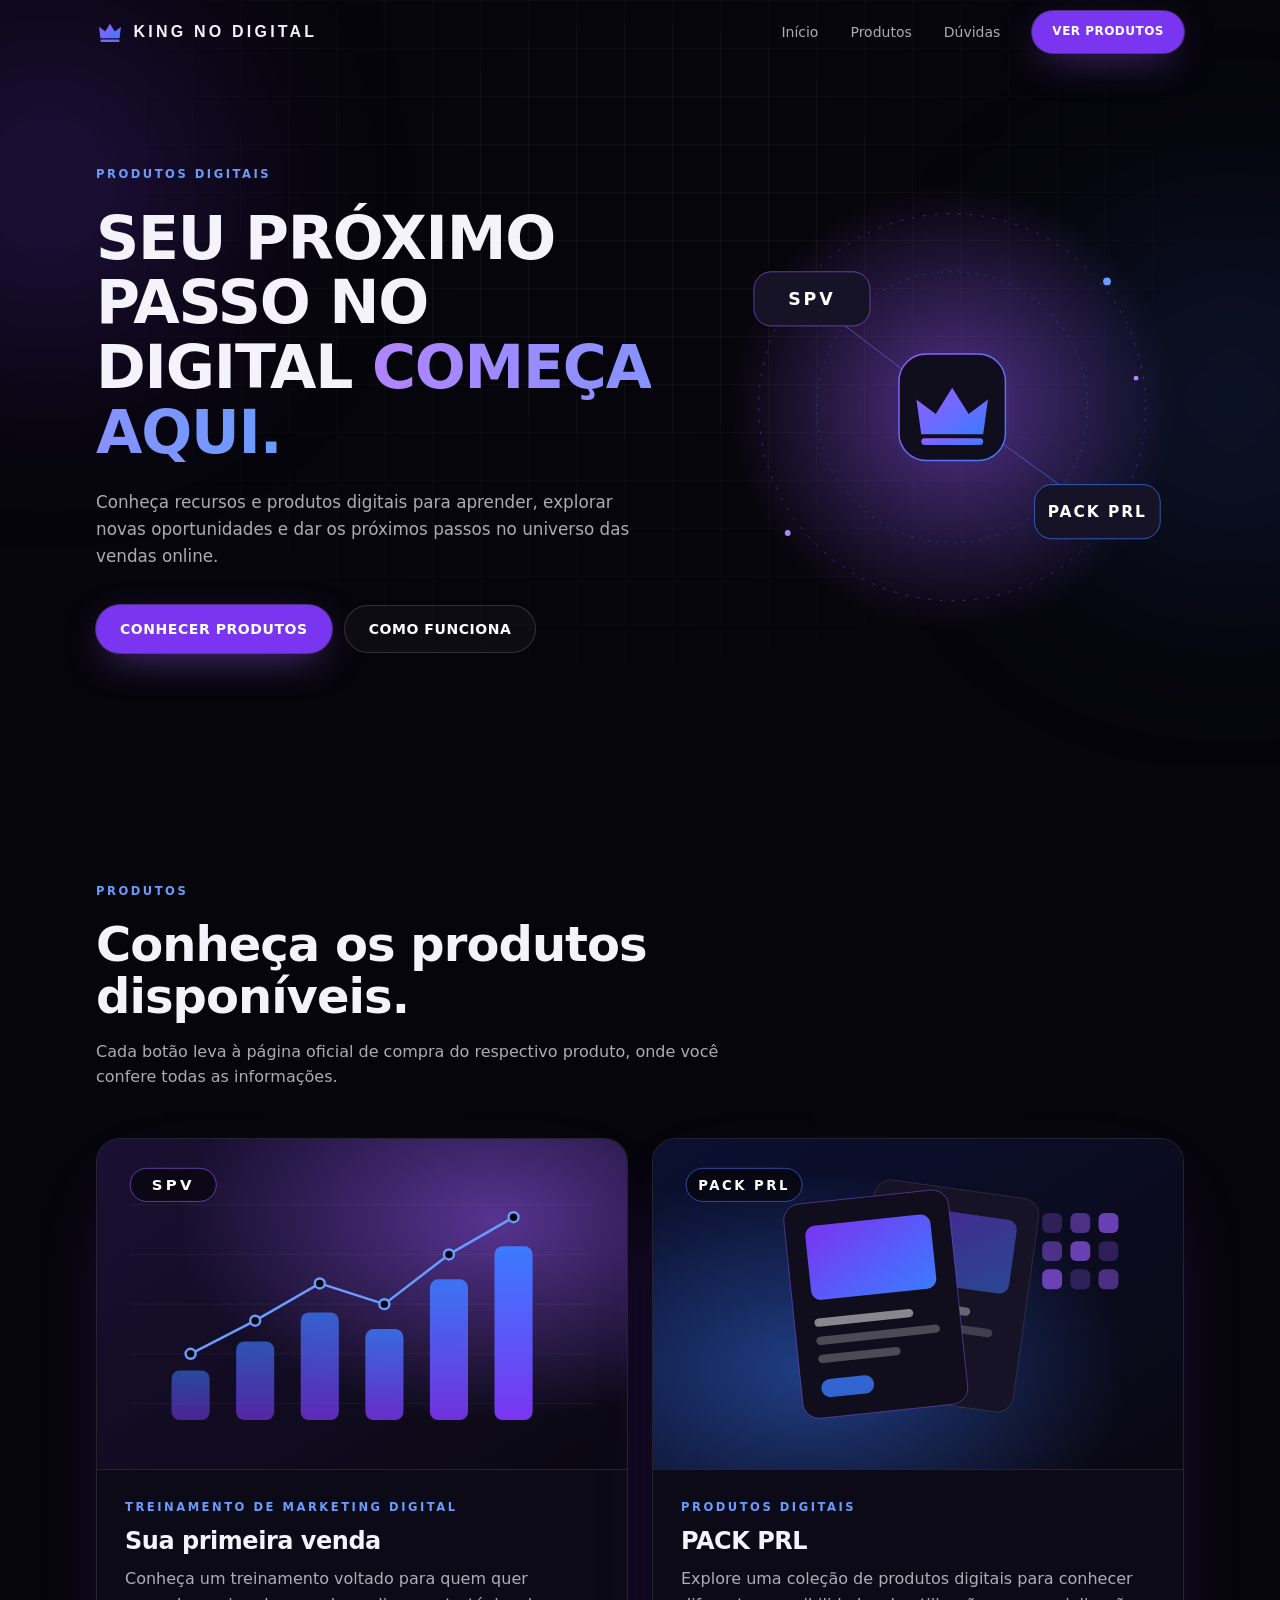
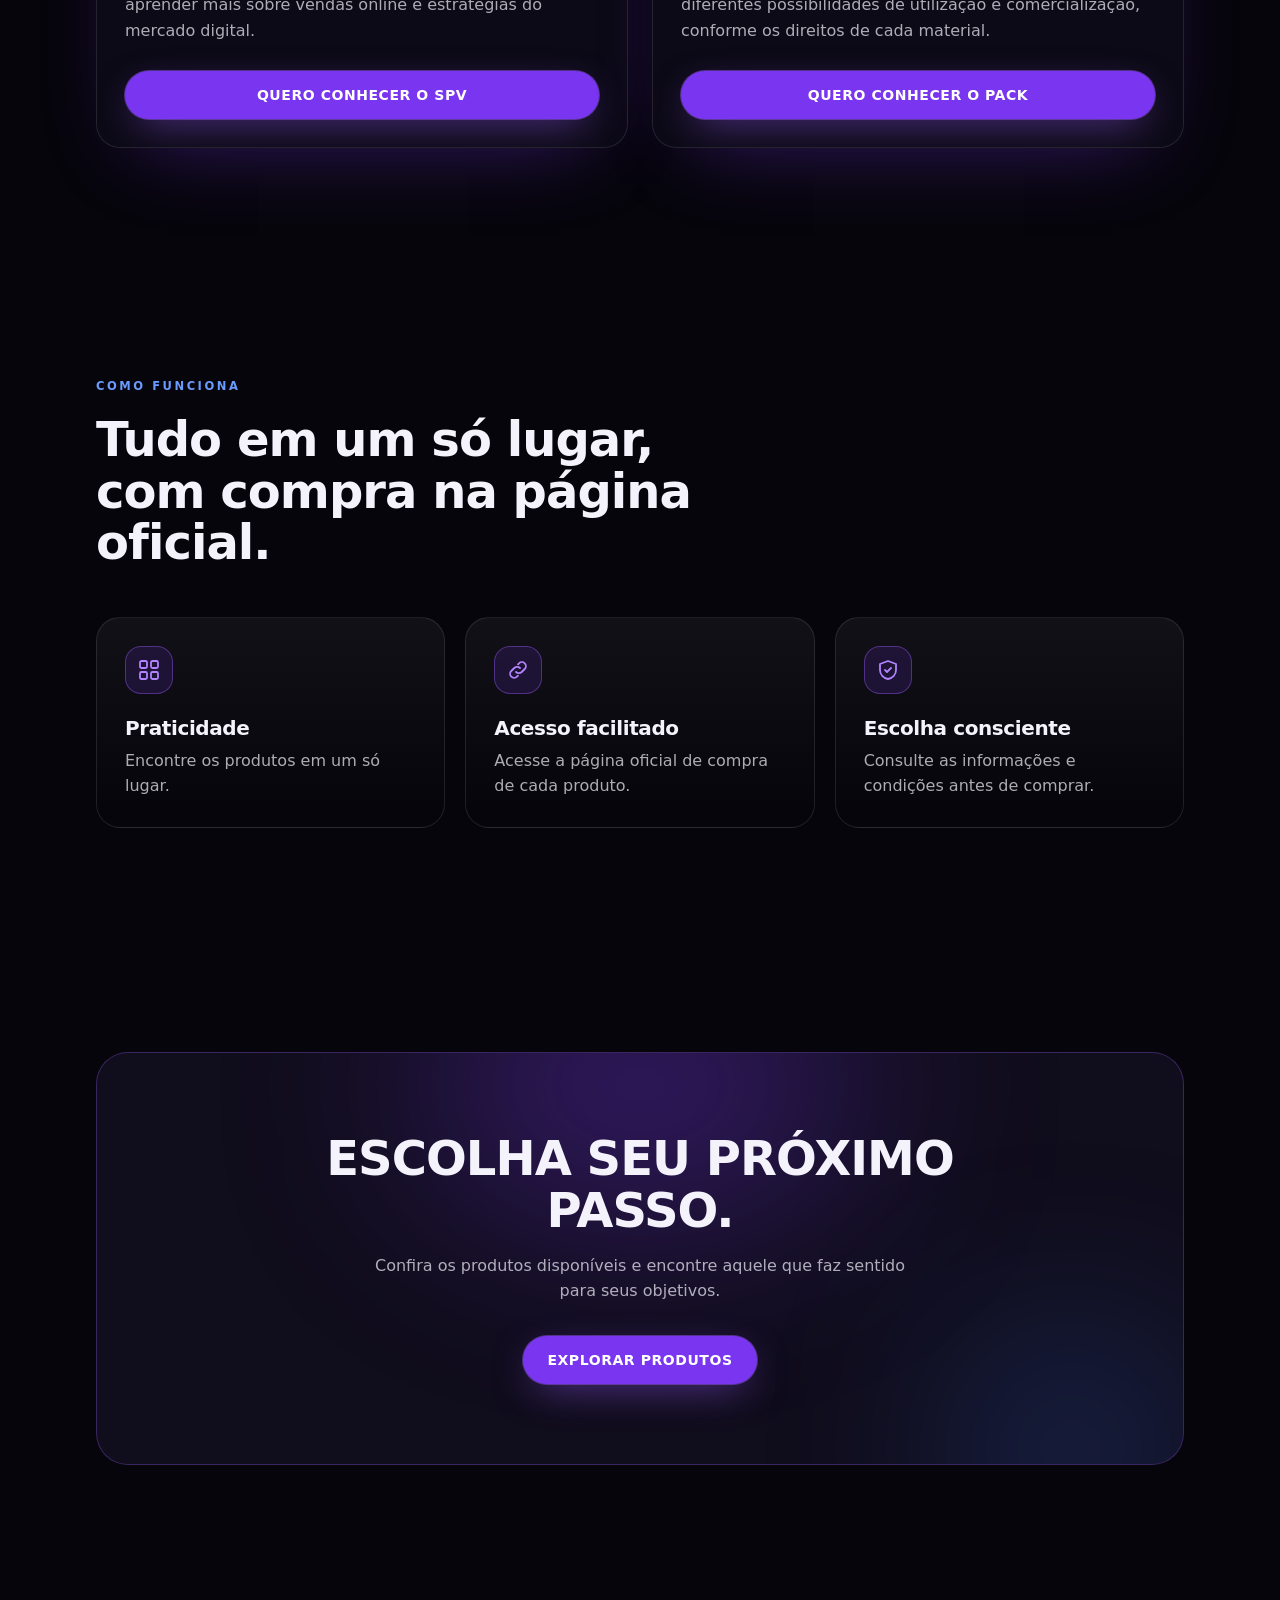
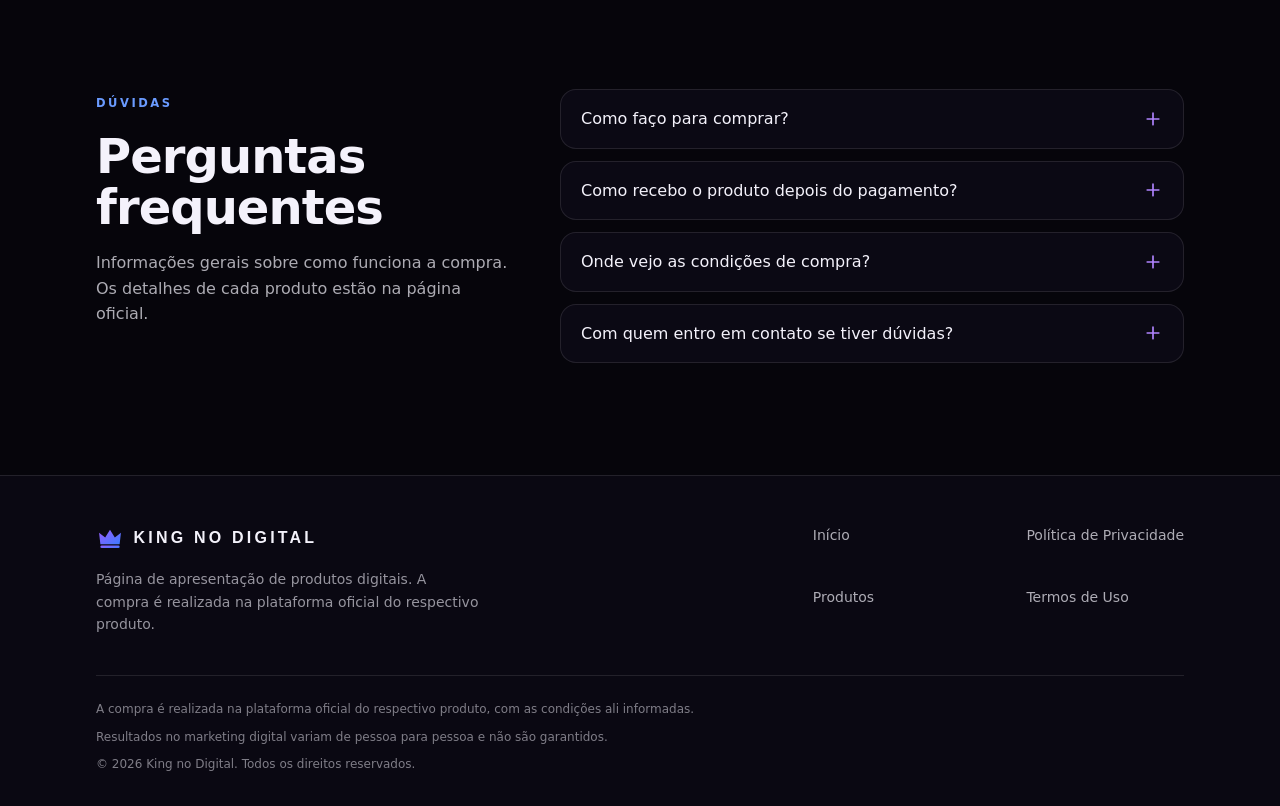
==== index.html @ 4c61bece "Add files via upload" ====
<!doctype html>
<html lang="pt-BR">
<head>
<meta charset="utf-8">
<meta name="viewport" content="width=device-width, initial-scale=1">
<meta name="theme-color" content="#06050b">
<link rel="icon" href="favicon.svg" type="image/svg+xml">
<link rel="stylesheet" href="styles.css">
<script>document.documentElement.className="js"</script>
<title>King no Digital | Produtos digitais para o seu próximo passo</title>
<meta name="description" content="Conheça produtos digitais para aprender e explorar oportunidades nas vendas online. Compra feita na página oficial de cada produto.">
<meta property="og:type" content="website">
<meta property="og:locale" content="pt_BR">
<meta property="og:site_name" content="King no Digital">
<meta property="og:title" content="King no Digital | Seu próximo passo no digital começa aqui">
<meta property="og:description" content="Conheça produtos digitais para aprender e explorar oportunidades nas vendas online.">
<!-- Google Analytics (opcional): remova os comentários e troque G-XXXXXXXXXX pelo seu ID
<script async src="https://www.googletagmanager.com/gtag/js?id=G-XXXXXXXXXX"></script>
<script>window.dataLayer=window.dataLayer||[];function gtag(){dataLayer.push(arguments)}gtag('js',new Date());gtag('config','G-XXXXXXXXXX');</script>
-->
</head>
<body>
<a href="#conteudo" class="skip">Ir para o conteúdo</a>
<header id="header">
  <div class="wrap bar">
    <a href="index.html#inicio" class="logo" aria-label="King no Digital - início"><svg width="28" height="28" viewBox="0 0 64 64" aria-hidden="true"><defs><linearGradient id="lg" x1="0" y1="0" x2="1" y2="1"><stop offset="0" stop-color="#9b5cff"/><stop offset="1" stop-color="#3b7bff"/></linearGradient></defs><path d="M10 46 7 20l14 11 11-18 11 18 14-11-3 26z" fill="url(#lg)"/><rect x="10" y="49" width="44" height="6" rx="3" fill="url(#lg)"/></svg><span>KING NO DIGITAL</span></a>
    <nav class="nav" aria-label="Principal">
      <a href="index.html#inicio">Início</a>
      <a href="index.html#produtos">Produtos</a>
      <a href="index.html#duvidas">Dúvidas</a>
      <a href="index.html#produtos" class="btn btn-p btn-sm">VER PRODUTOS</a>
    </nav>
    <button class="menu-btn" id="menu-btn" type="button" aria-label="Abrir menu" aria-expanded="false" aria-controls="menu-mobile">
      <svg width="20" height="20" viewBox="0 0 24 24" fill="none" stroke="currentColor" stroke-width="2" stroke-linecap="round" aria-hidden="true"><path d="M4 7h16M4 12h16M4 17h16"/></svg>
    </button>
  </div>
  <nav class="mobile" id="menu-mobile" aria-label="Menu mobile">
    <a href="index.html#inicio">Início</a>
    <a href="index.html#produtos">Produtos</a>
    <a href="index.html#duvidas">Dúvidas</a>
    <a href="index.html#produtos" class="btn btn-p">VER PRODUTOS</a>
  </nav>
</header>
<main id="conteudo">

<section id="inicio" class="hero">
  <div class="bg" aria-hidden="true"><div class="grid-bg"></div><div class="blob b1"></div><div class="blob b2"></div></div>
  <div class="wrap hero-grid">
    <div>
      <div class="rv"><span class="eyebrow">Produtos digitais</span></div>
      <h1 class="rv">SEU PRÓXIMO PASSO NO DIGITAL <span class="grad">COMEÇA AQUI.</span></h1>
      <p class="lead rv">Conheça recursos e produtos digitais para aprender, explorar novas oportunidades e dar os próximos passos no universo das vendas online.</p>
      <div class="btns rv">
        <a href="#produtos" class="btn btn-p">CONHECER PRODUTOS</a>
        <a href="#como-funciona" class="btn btn-g">COMO FUNCIONA</a>
      </div>
    </div>
    <div class="visual">
      <svg viewBox="0 0 480 480" role="img" aria-label="Ilustração abstrata: a marca King no Digital conectada aos produtos SPV e PACK PRL">
        <defs>
          <linearGradient id="hv-g" x1="0" y1="0" x2="1" y2="1"><stop offset="0" stop-color="#9b5cff"/><stop offset="1" stop-color="#3b7bff"/></linearGradient>
          <radialGradient id="hv-glow" cx=".5" cy=".5" r=".5"><stop offset="0" stop-color="#9b5cff" stop-opacity=".5"/><stop offset="1" stop-color="#9b5cff" stop-opacity="0"/></radialGradient>
        </defs>
        <circle cx="240" cy="240" r="230" fill="url(#hv-glow)"/>
        <g class="ring"><circle cx="240" cy="240" r="200" fill="none" stroke="#9b5cff" stroke-opacity=".35" stroke-dasharray="3 9"/></g>
        <g class="ring r"><circle cx="240" cy="240" r="140" fill="none" stroke="#3b7bff" stroke-opacity=".4" stroke-dasharray="2 7"/></g>
        <line x1="240" y1="240" x2="95" y2="130" stroke="url(#hv-g)" stroke-opacity=".6"/>
        <line x1="240" y1="240" x2="385" y2="345" stroke="url(#hv-g)" stroke-opacity=".6"/>
        <rect x="185" y="185" width="110" height="110" rx="28" fill="#100d1c" stroke="url(#hv-g)" stroke-width="1.5"/>
        <path d="M208 268l-5-36 20 15 17-27 17 27 20-15-5 36z" fill="url(#hv-g)"/>
        <rect x="208" y="272" width="64" height="7" rx="3.5" fill="url(#hv-g)"/>
        <rect x="35" y="100" width="120" height="56" rx="18" fill="#171327" stroke="#9b5cff" stroke-opacity=".6"/>
        <text x="95" y="134" text-anchor="middle" font-size="18" font-weight="700" fill="#fff" letter-spacing="3">SPV</text>
        <rect x="325" y="320" width="130" height="56" rx="18" fill="#171327" stroke="#3b7bff" stroke-opacity=".7"/>
        <text x="390" y="354" text-anchor="middle" font-size="16" font-weight="700" fill="#fff" letter-spacing="2">PACK PRL</text>
        <circle cx="400" cy="110" r="4" fill="#6a9bff"/><circle cx="70" cy="370" r="3" fill="#b184ff"/><circle cx="430" cy="210" r="2.5" fill="#b184ff"/>
      </svg>
    </div>
  </div>
</section>

<section id="produtos" class="sec">
  <div class="wrap">
    <div class="intro rv">
      <span class="eyebrow">Produtos</span>
      <h2>Conheça os produtos disponíveis.</h2>
      <p>Cada botão leva à página oficial de compra do respectivo produto, onde você confere todas as informações.</p>
    </div>

    <!-- ====== LINKS DE COMPRA: edite os href dos dois botões abaixo ====== -->
    <div class="cards">
      <article class="card rv">
        <div class="cover">
          <svg viewBox="0 0 640 400" role="img" aria-label="Ilustração abstrata de gráfico em crescimento, representando vendas online" preserveAspectRatio="xMidYMid slice">
            <defs>
              <linearGradient id="spv-bg" x1="0" y1="0" x2="1" y2="1"><stop offset="0" stop-color="#1a1033"/><stop offset="1" stop-color="#0a0812"/></linearGradient>
              <linearGradient id="spv-bar" x1="0" y1="1" x2="0" y2="0"><stop offset="0" stop-color="#7a35f0"/><stop offset="1" stop-color="#3b7bff"/></linearGradient>
              <radialGradient id="spv-glow" cx=".75" cy=".25" r=".6"><stop offset="0" stop-color="#9b5cff" stop-opacity=".5"/><stop offset="1" stop-color="#9b5cff" stop-opacity="0"/></radialGradient>
            </defs>
            <rect width="640" height="400" fill="url(#spv-bg)"/><rect width="640" height="400" fill="url(#spv-glow)"/>
            <g stroke="#fff" stroke-opacity=".06"><line x1="40" x2="600" y1="80" y2="80"/><line x1="40" x2="600" y1="140" y2="140"/><line x1="40" x2="600" y1="200" y2="200"/><line x1="40" x2="600" y1="260" y2="260"/><line x1="40" x2="600" y1="320" y2="320"/></g>
            <g fill="url(#spv-bar)"><rect x="90" y="280" width="46" height="60" rx="10" opacity=".55"/><rect x="168" y="245" width="46" height="95" rx="10" opacity=".64"/><rect x="246" y="210" width="46" height="130" rx="10" opacity=".73"/><rect x="324" y="230" width="46" height="110" rx="10" opacity=".82"/><rect x="402" y="170" width="46" height="170" rx="10" opacity=".91"/><rect x="480" y="130" width="46" height="210" rx="10"/></g>
            <polyline points="113,260 191,220 269,175 347,200 425,140 503,95" fill="none" stroke="#6a9bff" stroke-width="3" stroke-linecap="round" stroke-linejoin="round"/>
            <g fill="#06050b" stroke="#6a9bff" stroke-width="3"><circle cx="113" cy="260" r="6"/><circle cx="191" cy="220" r="6"/><circle cx="269" cy="175" r="6"/><circle cx="347" cy="200" r="6"/><circle cx="425" cy="140" r="6"/><circle cx="503" cy="95" r="6"/></g>
            <rect x="40" y="36" width="104" height="40" rx="20" fill="#06050b" fill-opacity=".7" stroke="#9b5cff" stroke-opacity=".7"/>
            <text x="92" y="62" text-anchor="middle" font-size="18" font-weight="700" fill="#fff" letter-spacing="4">SPV</text>
          </svg>
        </div>
        <div class="card-b">
          <span class="eyebrow">Treinamento de marketing digital</span>
          <h3>Sua primeira venda</h3>
          <p>Conheça um treinamento voltado para quem quer aprender mais sobre vendas online e estratégias do mercado digital.</p>
          <a class="btn btn-p" href="https://kiwify.app/uSqVP0i?afid=J4sajWac" target="_blank" rel="noopener noreferrer sponsored">QUERO CONHECER O SPV <span class="sr" style="position:absolute;left:-9999px">(abre a página oficial de compra em nova aba)</span></a>
        </div>
      </article>

      <article class="card rv">
        <div class="cover">
          <svg viewBox="0 0 640 400" role="img" aria-label="Ilustração abstrata de arquivos e produtos digitais organizados em uma coleção" preserveAspectRatio="xMidYMid slice">
            <defs>
              <linearGradient id="pk-bg" x1="0" y1="0" x2="1" y2="1"><stop offset="0" stop-color="#0a1030"/><stop offset="1" stop-color="#0a0812"/></linearGradient>
              <linearGradient id="pk-card" x1="0" y1="0" x2="1" y2="1"><stop offset="0" stop-color="#7a35f0"/><stop offset="1" stop-color="#3b7bff"/></linearGradient>
              <radialGradient id="pk-glow" cx=".3" cy=".7" r=".6"><stop offset="0" stop-color="#3b7bff" stop-opacity=".45"/><stop offset="1" stop-color="#3b7bff" stop-opacity="0"/></radialGradient>
            </defs>
            <rect width="640" height="400" fill="url(#pk-bg)"/><rect width="640" height="400" fill="url(#pk-glow)"/>
            <g transform="translate(250 60) rotate(8 100 140)"><rect width="200" height="260" rx="20" fill="#171327" stroke="#fff" stroke-opacity=".12"/><rect x="24" y="28" width="152" height="90" rx="12" fill="url(#pk-card)" opacity=".5"/><rect x="24" y="140" width="110" height="10" rx="5" fill="#fff" opacity=".35"/><rect x="24" y="162" width="140" height="10" rx="5" fill="#fff" opacity=".18"/><rect x="24" y="184" width="90" height="10" rx="5" fill="#fff" opacity=".18"/></g>
            <g transform="translate(170 70) rotate(-6 100 140)"><rect width="200" height="260" rx="20" fill="#100d1c" stroke="#9b5cff" stroke-opacity=".5"/><rect x="24" y="28" width="152" height="90" rx="12" fill="url(#pk-card)"/><rect x="24" y="140" width="120" height="10" rx="5" fill="#fff" opacity=".5"/><rect x="24" y="162" width="150" height="10" rx="5" fill="#fff" opacity=".25"/><rect x="24" y="184" width="100" height="10" rx="5" fill="#fff" opacity=".25"/><rect x="24" y="214" width="64" height="22" rx="11" fill="#3b7bff" opacity=".8"/></g>
            <g fill="#9b5cff"><rect x="470" y="90" width="24" height="24" rx="7" opacity=".25"/><rect x="504" y="90" width="24" height="24" rx="7" opacity=".45"/><rect x="538" y="90" width="24" height="24" rx="7" opacity=".65"/><rect x="470" y="124" width="24" height="24" rx="7" opacity=".45"/><rect x="504" y="124" width="24" height="24" rx="7" opacity=".65"/><rect x="538" y="124" width="24" height="24" rx="7" opacity=".25"/><rect x="470" y="158" width="24" height="24" rx="7" opacity=".65"/><rect x="504" y="158" width="24" height="24" rx="7" opacity=".25"/><rect x="538" y="158" width="24" height="24" rx="7" opacity=".45"/></g>
            <rect x="40" y="36" width="140" height="40" rx="20" fill="#06050b" fill-opacity=".7" stroke="#3b7bff" stroke-opacity=".7"/>
            <text x="110" y="62" text-anchor="middle" font-size="16" font-weight="700" fill="#fff" letter-spacing="3">PACK PRL</text>
          </svg>
        </div>
        <div class="card-b">
          <span class="eyebrow">Produtos digitais</span>
          <h3>PACK PRL</h3>
          <p>Explore uma coleção de produtos digitais para conhecer diferentes possibilidades de utilização e comercialização, conforme os direitos de cada material.</p>
          <a class="btn btn-p" href="https://pay.kiwify.com.br/9FH50bz" target="_blank" rel="noopener noreferrer sponsored">QUERO CONHECER O PACK <span class="sr" style="position:absolute;left:-9999px">(abre a página oficial de compra em nova aba)</span></a>
        </div>
      </article>
    </div>
    <!-- ====== FIM DOS LINKS DE COMPRA ====== -->
  </div>
</section>

<section id="como-funciona" class="sec">
  <div class="wrap">
    <div class="rv">
      <span class="eyebrow">Como funciona</span>
      <h2>Tudo em um só lugar, com compra na página oficial.</h2>
    </div>
    <div class="benefits">
      <div class="ben rv">
        <div class="ico"><svg width="24" height="24" viewBox="0 0 24 24" fill="none" stroke="currentColor" stroke-width="1.8" stroke-linecap="round" stroke-linejoin="round" aria-hidden="true"><rect x="3" y="3" width="7" height="7" rx="1.5"/><rect x="14" y="3" width="7" height="7" rx="1.5"/><rect x="3" y="14" width="7" height="7" rx="1.5"/><rect x="14" y="14" width="7" height="7" rx="1.5"/></svg></div>
        <h3>Praticidade</h3><p>Encontre os produtos em um só lugar.</p>
      </div>
      <div class="ben rv">
        <div class="ico"><svg width="24" height="24" viewBox="0 0 24 24" fill="none" stroke="currentColor" stroke-width="1.8" stroke-linecap="round" stroke-linejoin="round" aria-hidden="true"><path d="M10 14a4 4 0 0 0 5.7 0l3-3a4 4 0 0 0-5.7-5.7l-1 1"/><path d="M14 10a4 4 0 0 0-5.7 0l-3 3A4 4 0 0 0 11 18.7l1-1"/></svg></div>
        <h3>Acesso facilitado</h3><p>Acesse a página oficial de compra de cada produto.</p>
      </div>
      <div class="ben rv">
        <div class="ico"><svg width="24" height="24" viewBox="0 0 24 24" fill="none" stroke="currentColor" stroke-width="1.8" stroke-linecap="round" stroke-linejoin="round" aria-hidden="true"><path d="M12 3 4 6v6c0 4.5 3.3 8 8 9 4.7-1 8-4.5 8-9V6z"/><path d="m9 12 2 2 4-4"/></svg></div>
        <h3>Escolha consciente</h3><p>Consulte as informações e condições antes de comprar.</p>
      </div>
    </div>
  </div>
</section>

<section class="sec">
  <div class="wrap">
    <div class="cta rv">
      <div class="g1" aria-hidden="true"></div><div class="g2" aria-hidden="true"></div>
      <h2>ESCOLHA SEU PRÓXIMO PASSO.</h2>
      <p>Confira os produtos disponíveis e encontre aquele que faz sentido para seus objetivos.</p>
      <a href="#produtos" class="btn btn-p">EXPLORAR PRODUTOS</a>
    </div>
  </div>
</section>

<section id="duvidas" class="sec">
  <div class="wrap faq-grid">
    <div class="rv">
      <span class="eyebrow">Dúvidas</span>
      <h2>Perguntas frequentes</h2>
      <p class="sub">Informações gerais sobre como funciona a compra. Os detalhes de cada produto estão na página oficial.</p>
    </div>
    <div class="faq">
      <details class="rv"><summary>Como faço para comprar?<svg width="20" height="20" viewBox="0 0 24 24" fill="none" stroke="currentColor" stroke-width="2" stroke-linecap="round" aria-hidden="true"><path d="M12 5v14M5 12h14"/></svg></summary><p>Escolha o produto na seção Produtos e clique no botão correspondente. Você será levado à página oficial de compra, onde finaliza o pedido com as formas de pagamento disponíveis ali.</p></details>
      <details class="rv"><summary>Como recebo o produto depois do pagamento?<svg width="20" height="20" viewBox="0 0 24 24" fill="none" stroke="currentColor" stroke-width="2" stroke-linecap="round" aria-hidden="true"><path d="M12 5v14M5 12h14"/></svg></summary><p>A entrega é feita pela plataforma oficial do produto, conforme descrito na página de compra. Consulte lá o formato de acesso e as instruções e, se precisar, use o suporte informado no e-mail de confirmação.</p></details>
      <details class="rv"><summary>Onde vejo as condições de compra?<svg width="20" height="20" viewBox="0 0 24 24" fill="none" stroke="currentColor" stroke-width="2" stroke-linecap="round" aria-hidden="true"><path d="M12 5v14M5 12h14"/></svg></summary><p>Valores, formas de pagamento, prazos e demais condições são definidos na página oficial de checkout de cada produto. Leia tudo com atenção antes de concluir a compra.</p></details>
      <details class="rv"><summary>Com quem entro em contato se tiver dúvidas?<svg width="20" height="20" viewBox="0 0 24 24" fill="none" stroke="currentColor" stroke-width="2" stroke-linecap="round" aria-hidden="true"><path d="M12 5v14M5 12h14"/></svg></summary><p>Para dúvidas sobre pagamento, acesso ou conteúdo, procure o suporte do responsável pelo produto, indicado na página de compra e nos e-mails de confirmação.</p></details>
    </div>
  </div>
</section>

</main>
<footer>
  <div class="wrap">
    <div class="f-top">
      <div>
        <a href="index.html#inicio" class="logo" aria-label="King no Digital - início"><svg width="28" height="28" viewBox="0 0 64 64" aria-hidden="true"><defs><linearGradient id="lg" x1="0" y1="0" x2="1" y2="1"><stop offset="0" stop-color="#9b5cff"/><stop offset="1" stop-color="#3b7bff"/></linearGradient></defs><path d="M10 46 7 20l14 11 11-18 11 18 14-11-3 26z" fill="url(#lg)"/><rect x="10" y="49" width="44" height="6" rx="3" fill="url(#lg)"/></svg><span>KING NO DIGITAL</span></a>
        <p>Página de apresentação de produtos digitais. A compra é realizada na plataforma oficial do respectivo produto.</p>
      </div>
      <nav class="f-nav" aria-label="Rodapé">
        <a href="index.html#inicio">Início</a>
        <a href="privacidade.html">Política de Privacidade</a>
        <a href="index.html#produtos">Produtos</a>
        <a href="termos.html">Termos de Uso</a>
      </nav>
    </div>
    <div class="f-bot">
      <p>A compra é realizada na plataforma oficial do respectivo produto, com as condições ali informadas.</p>
      <p>Resultados no marketing digital variam de pessoa para pessoa e não são garantidos.</p>
      <p>&copy; <span id="year">2026</span> King no Digital. Todos os direitos reservados.</p>
    </div>
  </div>
</footer>
<script src="script.js" defer></script>
</body>
</html>
---- styles.css ----
:root{--ink:#06050b;--ink2:#100d1c;--ink3:#171327;--neon:#9b5cff;--neon6:#7a35f0;--neon4:#b184ff;--el:#3b7bff;--el4:#6a9bff;--txt:#f4f2fb;--mut:rgba(244,242,251,.7)}
*{box-sizing:border-box;margin:0;padding:0}
html{scroll-behavior:smooth;-webkit-text-size-adjust:100%}
body{background:var(--ink);color:var(--txt);font-family:Inter,system-ui,-apple-system,"Segoe UI",Roboto,sans-serif;line-height:1.6;-webkit-font-smoothing:antialiased}
section[id]{scroll-margin-top:5rem}
a{color:inherit;text-decoration:none}
h1,h2,h3{font-family:"Space Grotesk",Inter,system-ui,sans-serif;line-height:1.08;letter-spacing:-.02em}
.wrap{max-width:72rem;margin:0 auto;padding:0 1.25rem}
.skip{position:absolute;left:-999px;top:1rem;background:#fff;color:#000;padding:.5rem 1rem;border-radius:99px;z-index:100}
.skip:focus{left:1rem}
.eyebrow{display:inline-flex;align-items:center;gap:.6rem;font-size:.72rem;font-weight:600;letter-spacing:.22em;text-transform:uppercase;color:var(--el4)}
.grad{background:linear-gradient(90deg,var(--neon4),var(--el4));-webkit-background-clip:text;background-clip:text;color:transparent}
.btn{display:inline-flex;align-items:center;justify-content:center;gap:.5rem;min-height:48px;padding:0 1.5rem;border-radius:99px;font-weight:600;font-size:.875rem;letter-spacing:.04em;transition:transform .2s,background .2s,border-color .2s;cursor:pointer;border:0}
.btn:hover{transform:translateY(-2px)}
.btn:focus-visible,summary:focus-visible,.menu-btn:focus-visible,a:focus-visible{outline:2px solid var(--el);outline-offset:4px}
.btn-p{background:var(--neon6);color:#fff;box-shadow:0 0 0 1px rgba(155,92,255,.45),0 12px 40px -12px rgba(155,92,255,.65)}
.btn-p:hover{background:var(--neon)}
.btn-g{background:rgba(255,255,255,.03);color:#fff;border:1px solid rgba(255,255,255,.15)}
.btn-g:hover{border-color:rgba(59,123,255,.6);background:rgba(255,255,255,.07)}
.btn-sm{min-height:42px;padding:0 1.25rem;font-size:.75rem}
/* header */
header{position:fixed;inset:0 0 auto 0;z-index:50;transition:background .3s,border-color .3s;border-bottom:1px solid transparent}
header.solid{background:rgba(6,5,11,.85);backdrop-filter:blur(16px);-webkit-backdrop-filter:blur(16px);border-color:rgba(255,255,255,.1)}
.bar{display:flex;align-items:center;justify-content:space-between;height:4rem}
.logo{display:flex;align-items:center;gap:.6rem;font-family:"Space Grotesk",Inter,sans-serif;font-weight:700;letter-spacing:.2em;font-size:.9rem}
.nav{display:none;align-items:center;gap:2rem}
.nav a:not(.btn){font-size:.875rem;font-weight:500;color:var(--mut);transition:color .2s}
.nav a:not(.btn):hover{color:#fff}
.menu-btn{width:44px;height:44px;border-radius:50%;border:1px solid rgba(255,255,255,.15);background:transparent;color:#fff;display:inline-flex;align-items:center;justify-content:center;cursor:pointer}
.mobile{display:none;height:calc(100dvh - 4rem);padding:1rem 1.25rem 2rem;flex-direction:column;gap:.5rem}
.mobile.open{display:flex}
.mobile a:not(.btn){padding:1rem;border-radius:1rem;font-family:"Space Grotesk",Inter,sans-serif;font-size:1.5rem;font-weight:600}
.mobile a:not(.btn):hover{background:rgba(255,255,255,.05)}
.mobile .btn{margin-top:1rem}
/* hero */
.hero{position:relative;overflow:hidden;padding:8rem 0 5rem}
.hero .bg{position:absolute;inset:0;pointer-events:none}
.grid-bg{position:absolute;inset:0;background-image:linear-gradient(rgba(255,255,255,.04) 1px,transparent 1px),linear-gradient(90deg,rgba(255,255,255,.04) 1px,transparent 1px);background-size:48px 48px;-webkit-mask-image:radial-gradient(ellipse at 50% 30%,#000 20%,transparent 70%);mask-image:radial-gradient(ellipse at 50% 30%,#000 20%,transparent 70%)}
.blob{position:absolute;border-radius:50%;width:18rem;height:18rem}
.b1{left:-6rem;top:2.5rem;background:rgba(122,53,240,.3);filter:blur(110px)}
.b2{right:-6rem;top:16rem;background:rgba(59,123,255,.2);filter:blur(120px)}
.hero-grid{position:relative;display:grid;gap:3.5rem;align-items:center}
.hero h1{margin-top:1.25rem;font-size:2.5rem;font-weight:700}
.hero p.lead{margin-top:1.5rem;max-width:36rem;color:var(--mut);font-size:1.05rem}
.btns{margin-top:2.25rem;display:flex;flex-direction:column;gap:.75rem}
.visual{width:100%;max-width:28rem;margin:0 auto;animation:float 9s ease-in-out infinite}
.visual svg{display:block;width:100%;height:auto}
.ring{transform-box:view-box;transform-origin:center;animation:spin 60s linear infinite}
.ring.r{animation:spin 90s linear infinite reverse}
@keyframes float{0%,100%{transform:translateY(0)}50%{transform:translateY(-14px)}}
@keyframes spin{to{transform:rotate(360deg)}}
/* sections */
.sec{padding:5rem 0}
.sec h2{margin-top:1rem;max-width:42rem;font-size:2rem;font-weight:700}
.sec>.wrap>.intro p{margin-top:1rem;max-width:42rem;color:var(--mut)}
.cards{margin-top:3rem;display:grid;gap:1.5rem}
.card{display:flex;flex-direction:column;overflow:hidden;height:100%;border-radius:1.5rem;border:1px solid rgba(255,255,255,.1);background:rgba(16,13,28,.7);box-shadow:0 30px 80px -40px rgba(122,53,240,.45);transition:transform .3s,border-color .3s}
.card:hover{transform:translateY(-4px);border-color:rgba(155,92,255,.5)}
.cover{aspect-ratio:16/10;overflow:hidden;border-bottom:1px solid rgba(255,255,255,.1)}
.cover svg{display:block;width:100%;height:100%;transition:transform .5s}
.card:hover .cover svg{transform:scale(1.03)}
.card-b{display:flex;flex:1;flex-direction:column;padding:1.5rem}
.card h3{margin-top:.75rem;font-size:1.5rem}
.card p{margin-top:.75rem;flex:1;color:var(--mut)}
.card .btn{margin-top:1.75rem;width:100%}
.benefits{margin-top:3rem;display:grid;gap:1.25rem}
.ben{height:100%;padding:1.75rem;border-radius:1.5rem;border:1px solid rgba(255,255,255,.1);background:linear-gradient(180deg,rgba(255,255,255,.05),transparent)}
.ico{width:48px;height:48px;border-radius:1rem;display:flex;align-items:center;justify-content:center;border:1px solid rgba(155,92,255,.4);background:rgba(122,53,240,.15);color:var(--neon4)}
.ben h3{margin-top:1.5rem;font-size:1.25rem}
.ben p{margin-top:.5rem;color:var(--mut)}
/* cta */
.cta{position:relative;overflow:hidden;text-align:center;padding:3.5rem 1.5rem;border-radius:2rem;border:1px solid rgba(155,92,255,.3);background:var(--ink2)}
.cta .g1{position:absolute;top:-6rem;left:50%;transform:translateX(-50%);width:28rem;height:16rem;border-radius:50%;background:rgba(122,53,240,.35);filter:blur(100px);pointer-events:none}
.cta .g2{position:absolute;bottom:-6rem;right:0;width:14rem;height:14rem;border-radius:50%;background:rgba(59,123,255,.25);filter:blur(100px);pointer-events:none}
.cta>*:not(.g1):not(.g2){position:relative}
.cta h2{font-size:2rem;margin:0 auto}
.cta p{margin:1rem auto 0;max-width:34rem;color:var(--mut)}
.cta .btn{margin-top:2rem}
/* faq */
.faq-grid{display:grid;gap:3rem}
.faq-grid h2{font-size:2rem}
.faq-grid .sub{margin-top:1rem;color:var(--mut)}
.faq{display:grid;gap:.75rem;align-content:start}
details{border-radius:1rem;border:1px solid rgba(255,255,255,.1);background:rgba(16,13,28,.6);transition:border-color .2s}
details[open]{border-color:rgba(155,92,255,.4)}
summary{display:flex;align-items:center;justify-content:space-between;gap:1rem;cursor:pointer;list-style:none;padding:1rem 1.25rem;font-weight:500;border-radius:1rem}
summary::-webkit-details-marker{display:none}
summary svg{flex-shrink:0;color:var(--neon4);transition:transform .3s}
details[open] summary svg{transform:rotate(45deg)}
details p{padding:0 1.25rem 1.25rem;color:var(--mut)}
/* footer */
footer{border-top:1px solid rgba(255,255,255,.1);background:#0a0812;padding:3rem 0 2rem}
.f-top{display:flex;flex-direction:column;gap:2.5rem}
.f-top p{margin-top:1rem;max-width:24rem;font-size:.875rem;color:rgba(244,242,251,.6)}
.f-nav{display:grid;grid-template-columns:1fr 1fr;gap:.75rem 3.5rem;font-size:.875rem}
.f-nav a{color:var(--mut)}.f-nav a:hover{color:#fff}
.f-bot{margin-top:2.5rem;padding-top:1.5rem;border-top:1px solid rgba(255,255,255,.1);font-size:.75rem;color:rgba(244,242,251,.5);display:grid;gap:.5rem}
/* legal */
.legal{max-width:48rem;padding:8rem 1.25rem 6rem;margin:0 auto}
.legal h1{font-size:2.25rem}
.legal .upd{margin-top:.75rem;font-size:.875rem;color:rgba(244,242,251,.5)}
.legal h2{margin-top:2.5rem;font-size:1.25rem}
.legal p,.legal li{margin-top:1rem;color:rgba(244,242,251,.75)}
.legal ul{padding-left:1.5rem}
/* reveal */
.js .rv{opacity:0;transform:translateY(18px);transition:opacity .7s ease,transform .7s cubic-bezier(.2,.7,.2,1)}
.js .rv.in{opacity:1;transform:none}
@media(min-width:640px){.wrap{padding:0 2rem}.hero{padding-top:10rem;padding-bottom:7rem}.hero h1{font-size:3.75rem}.btns{flex-direction:row}.sec h2,.cta h2,.faq-grid h2{font-size:3rem}.logo{font-size:1rem}.cta{padding:5rem 3.5rem}.card-b{padding:1.75rem}}
@media(min-width:768px){.nav{display:flex}.menu-btn,.mobile{display:none!important}.cards{grid-template-columns:1fr 1fr}.benefits{grid-template-columns:repeat(3,1fr)}.f-top{flex-direction:row;justify-content:space-between}.sec{padding:7rem 0}}
@media(min-width:1024px){.hero-grid{grid-template-columns:1.1fr .9fr}.visual{max-width:none}.faq-grid{grid-template-columns:.8fr 1.2fr}}
@media(prefers-reduced-motion:reduce){html{scroll-behavior:auto}*,*::before,*::after{animation:none!important;transition-duration:.01ms!important}.js .rv{opacity:1;transform:none}}
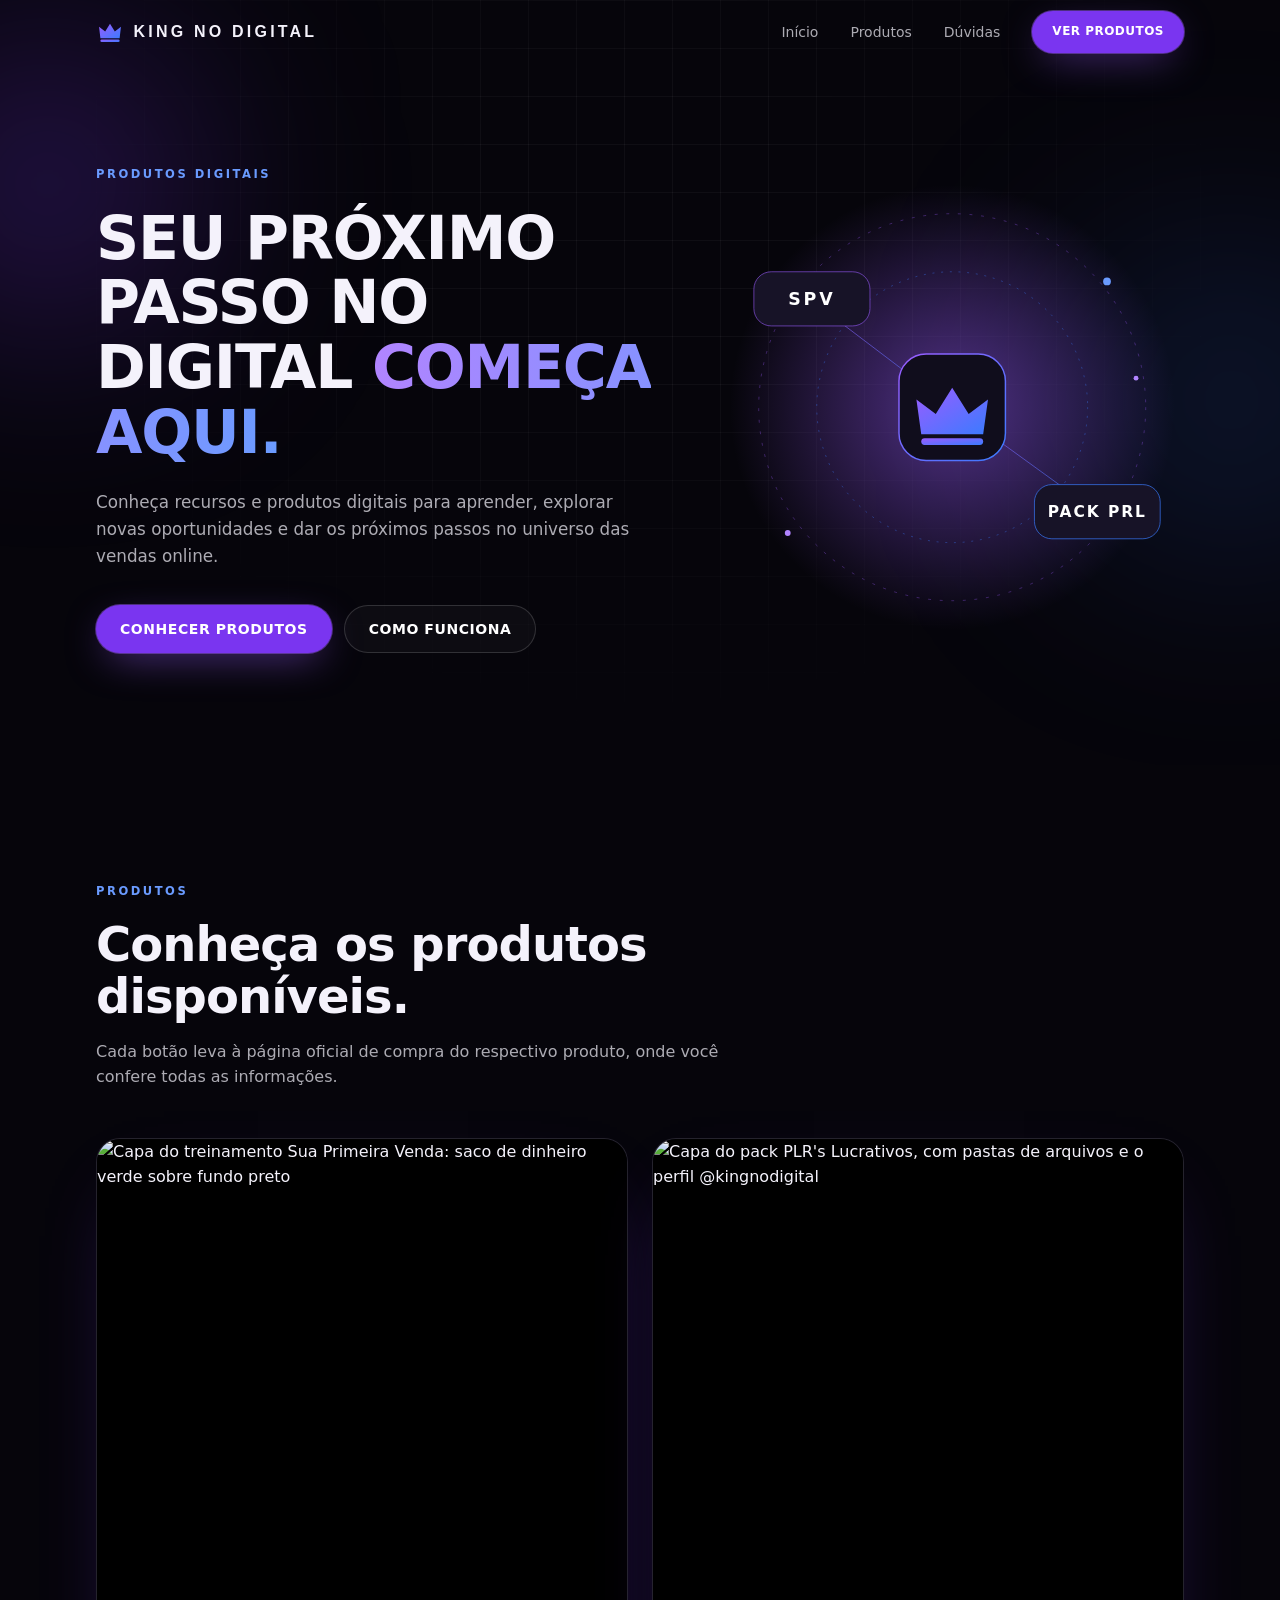
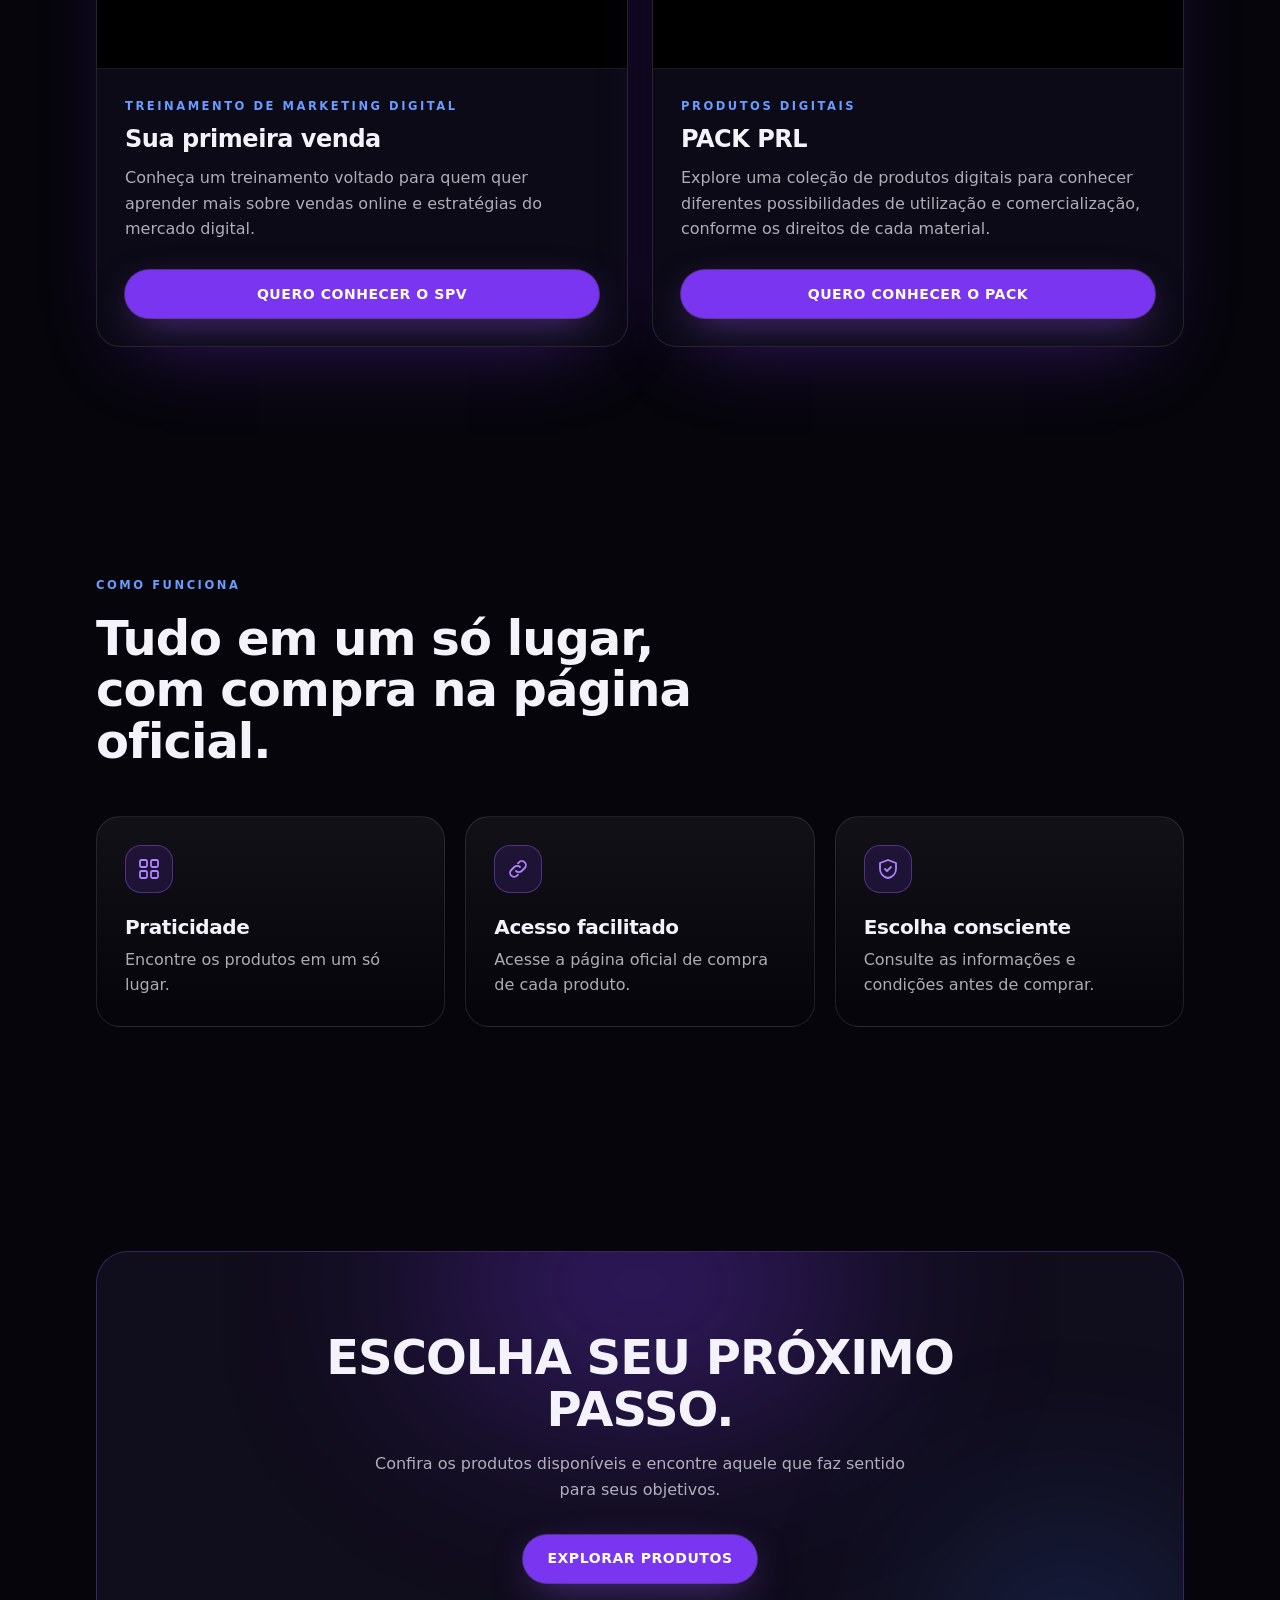
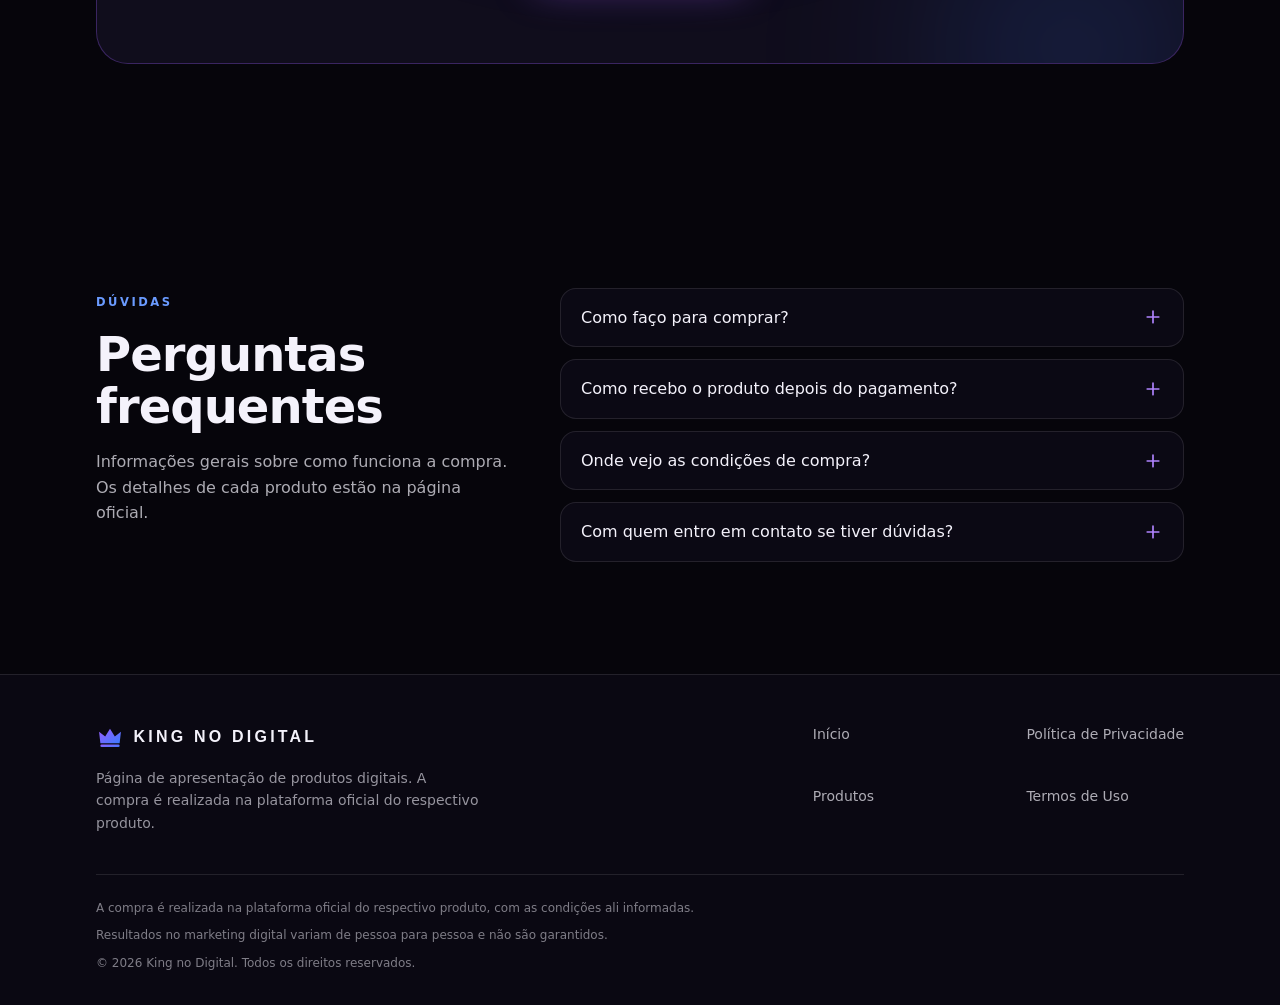
==== commit f1989f13: "Add files via upload" ====
--- a/index.html
+++ b/index.html
@@ -90,22 +90,7 @@
     <!-- ====== LINKS DE COMPRA: edite os href dos dois botões abaixo ====== -->
     <div class="cards">
       <article class="card rv">
-        <div class="cover">
-          <svg viewBox="0 0 640 400" role="img" aria-label="Ilustração abstrata de gráfico em crescimento, representando vendas online" preserveAspectRatio="xMidYMid slice">
-            <defs>
-              <linearGradient id="spv-bg" x1="0" y1="0" x2="1" y2="1"><stop offset="0" stop-color="#1a1033"/><stop offset="1" stop-color="#0a0812"/></linearGradient>
-              <linearGradient id="spv-bar" x1="0" y1="1" x2="0" y2="0"><stop offset="0" stop-color="#7a35f0"/><stop offset="1" stop-color="#3b7bff"/></linearGradient>
-              <radialGradient id="spv-glow" cx=".75" cy=".25" r=".6"><stop offset="0" stop-color="#9b5cff" stop-opacity=".5"/><stop offset="1" stop-color="#9b5cff" stop-opacity="0"/></radialGradient>
-            </defs>
-            <rect width="640" height="400" fill="url(#spv-bg)"/><rect width="640" height="400" fill="url(#spv-glow)"/>
-            <g stroke="#fff" stroke-opacity=".06"><line x1="40" x2="600" y1="80" y2="80"/><line x1="40" x2="600" y1="140" y2="140"/><line x1="40" x2="600" y1="200" y2="200"/><line x1="40" x2="600" y1="260" y2="260"/><line x1="40" x2="600" y1="320" y2="320"/></g>
-            <g fill="url(#spv-bar)"><rect x="90" y="280" width="46" height="60" rx="10" opacity=".55"/><rect x="168" y="245" width="46" height="95" rx="10" opacity=".64"/><rect x="246" y="210" width="46" height="130" rx="10" opacity=".73"/><rect x="324" y="230" width="46" height="110" rx="10" opacity=".82"/><rect x="402" y="170" width="46" height="170" rx="10" opacity=".91"/><rect x="480" y="130" width="46" height="210" rx="10"/></g>
-            <polyline points="113,260 191,220 269,175 347,200 425,140 503,95" fill="none" stroke="#6a9bff" stroke-width="3" stroke-linecap="round" stroke-linejoin="round"/>
-            <g fill="#06050b" stroke="#6a9bff" stroke-width="3"><circle cx="113" cy="260" r="6"/><circle cx="191" cy="220" r="6"/><circle cx="269" cy="175" r="6"/><circle cx="347" cy="200" r="6"/><circle cx="425" cy="140" r="6"/><circle cx="503" cy="95" r="6"/></g>
-            <rect x="40" y="36" width="104" height="40" rx="20" fill="#06050b" fill-opacity=".7" stroke="#9b5cff" stroke-opacity=".7"/>
-            <text x="92" y="62" text-anchor="middle" font-size="18" font-weight="700" fill="#fff" letter-spacing="4">SPV</text>
-          </svg>
-        </div>
+        <div class="cover"><img src="images/spv.webp" alt="Capa do treinamento Sua Primeira Venda: saco de dinheiro verde sobre fundo preto" width="900" height="900" loading="lazy" decoding="async"></div>
         <div class="card-b">
           <span class="eyebrow">Treinamento de marketing digital</span>
           <h3>Sua primeira venda</h3>
@@ -115,21 +100,7 @@
       </article>
 
       <article class="card rv">
-        <div class="cover">
-          <svg viewBox="0 0 640 400" role="img" aria-label="Ilustração abstrata de arquivos e produtos digitais organizados em uma coleção" preserveAspectRatio="xMidYMid slice">
-            <defs>
-              <linearGradient id="pk-bg" x1="0" y1="0" x2="1" y2="1"><stop offset="0" stop-color="#0a1030"/><stop offset="1" stop-color="#0a0812"/></linearGradient>
-              <linearGradient id="pk-card" x1="0" y1="0" x2="1" y2="1"><stop offset="0" stop-color="#7a35f0"/><stop offset="1" stop-color="#3b7bff"/></linearGradient>
-              <radialGradient id="pk-glow" cx=".3" cy=".7" r=".6"><stop offset="0" stop-color="#3b7bff" stop-opacity=".45"/><stop offset="1" stop-color="#3b7bff" stop-opacity="0"/></radialGradient>
-            </defs>
-            <rect width="640" height="400" fill="url(#pk-bg)"/><rect width="640" height="400" fill="url(#pk-glow)"/>
-            <g transform="translate(250 60) rotate(8 100 140)"><rect width="200" height="260" rx="20" fill="#171327" stroke="#fff" stroke-opacity=".12"/><rect x="24" y="28" width="152" height="90" rx="12" fill="url(#pk-card)" opacity=".5"/><rect x="24" y="140" width="110" height="10" rx="5" fill="#fff" opacity=".35"/><rect x="24" y="162" width="140" height="10" rx="5" fill="#fff" opacity=".18"/><rect x="24" y="184" width="90" height="10" rx="5" fill="#fff" opacity=".18"/></g>
-            <g transform="translate(170 70) rotate(-6 100 140)"><rect width="200" height="260" rx="20" fill="#100d1c" stroke="#9b5cff" stroke-opacity=".5"/><rect x="24" y="28" width="152" height="90" rx="12" fill="url(#pk-card)"/><rect x="24" y="140" width="120" height="10" rx="5" fill="#fff" opacity=".5"/><rect x="24" y="162" width="150" height="10" rx="5" fill="#fff" opacity=".25"/><rect x="24" y="184" width="100" height="10" rx="5" fill="#fff" opacity=".25"/><rect x="24" y="214" width="64" height="22" rx="11" fill="#3b7bff" opacity=".8"/></g>
-            <g fill="#9b5cff"><rect x="470" y="90" width="24" height="24" rx="7" opacity=".25"/><rect x="504" y="90" width="24" height="24" rx="7" opacity=".45"/><rect x="538" y="90" width="24" height="24" rx="7" opacity=".65"/><rect x="470" y="124" width="24" height="24" rx="7" opacity=".45"/><rect x="504" y="124" width="24" height="24" rx="7" opacity=".65"/><rect x="538" y="124" width="24" height="24" rx="7" opacity=".25"/><rect x="470" y="158" width="24" height="24" rx="7" opacity=".65"/><rect x="504" y="158" width="24" height="24" rx="7" opacity=".25"/><rect x="538" y="158" width="24" height="24" rx="7" opacity=".45"/></g>
-            <rect x="40" y="36" width="140" height="40" rx="20" fill="#06050b" fill-opacity=".7" stroke="#3b7bff" stroke-opacity=".7"/>
-            <text x="110" y="62" text-anchor="middle" font-size="16" font-weight="700" fill="#fff" letter-spacing="3">PACK PRL</text>
-          </svg>
-        </div>
+        <div class="cover"><img src="images/pack-plr.webp" alt="Capa do pack PLR's Lucrativos, com pastas de arquivos e o perfil @kingnodigital" width="900" height="900" loading="lazy" decoding="async"></div>
         <div class="card-b">
           <span class="eyebrow">Produtos digitais</span>
           <h3>PACK PRL</h3>
--- a/styles.css
+++ b/styles.css
@@ -56,9 +56,9 @@
 .cards{margin-top:3rem;display:grid;gap:1.5rem}
 .card{display:flex;flex-direction:column;overflow:hidden;height:100%;border-radius:1.5rem;border:1px solid rgba(255,255,255,.1);background:rgba(16,13,28,.7);box-shadow:0 30px 80px -40px rgba(122,53,240,.45);transition:transform .3s,border-color .3s}
 .card:hover{transform:translateY(-4px);border-color:rgba(155,92,255,.5)}
-.cover{aspect-ratio:16/10;overflow:hidden;border-bottom:1px solid rgba(255,255,255,.1)}
-.cover svg{display:block;width:100%;height:100%;transition:transform .5s}
-.card:hover .cover svg{transform:scale(1.03)}
+.cover{aspect-ratio:1/1;overflow:hidden;background:#000;border-bottom:1px solid rgba(255,255,255,.1)}
+.cover img{display:block;width:100%;height:100%;object-fit:cover;transition:transform .5s}
+.card:hover .cover img{transform:scale(1.03)}
 .card-b{display:flex;flex:1;flex-direction:column;padding:1.5rem}
 .card h3{margin-top:.75rem;font-size:1.5rem}
 .card p{margin-top:.75rem;flex:1;color:var(--mut)}
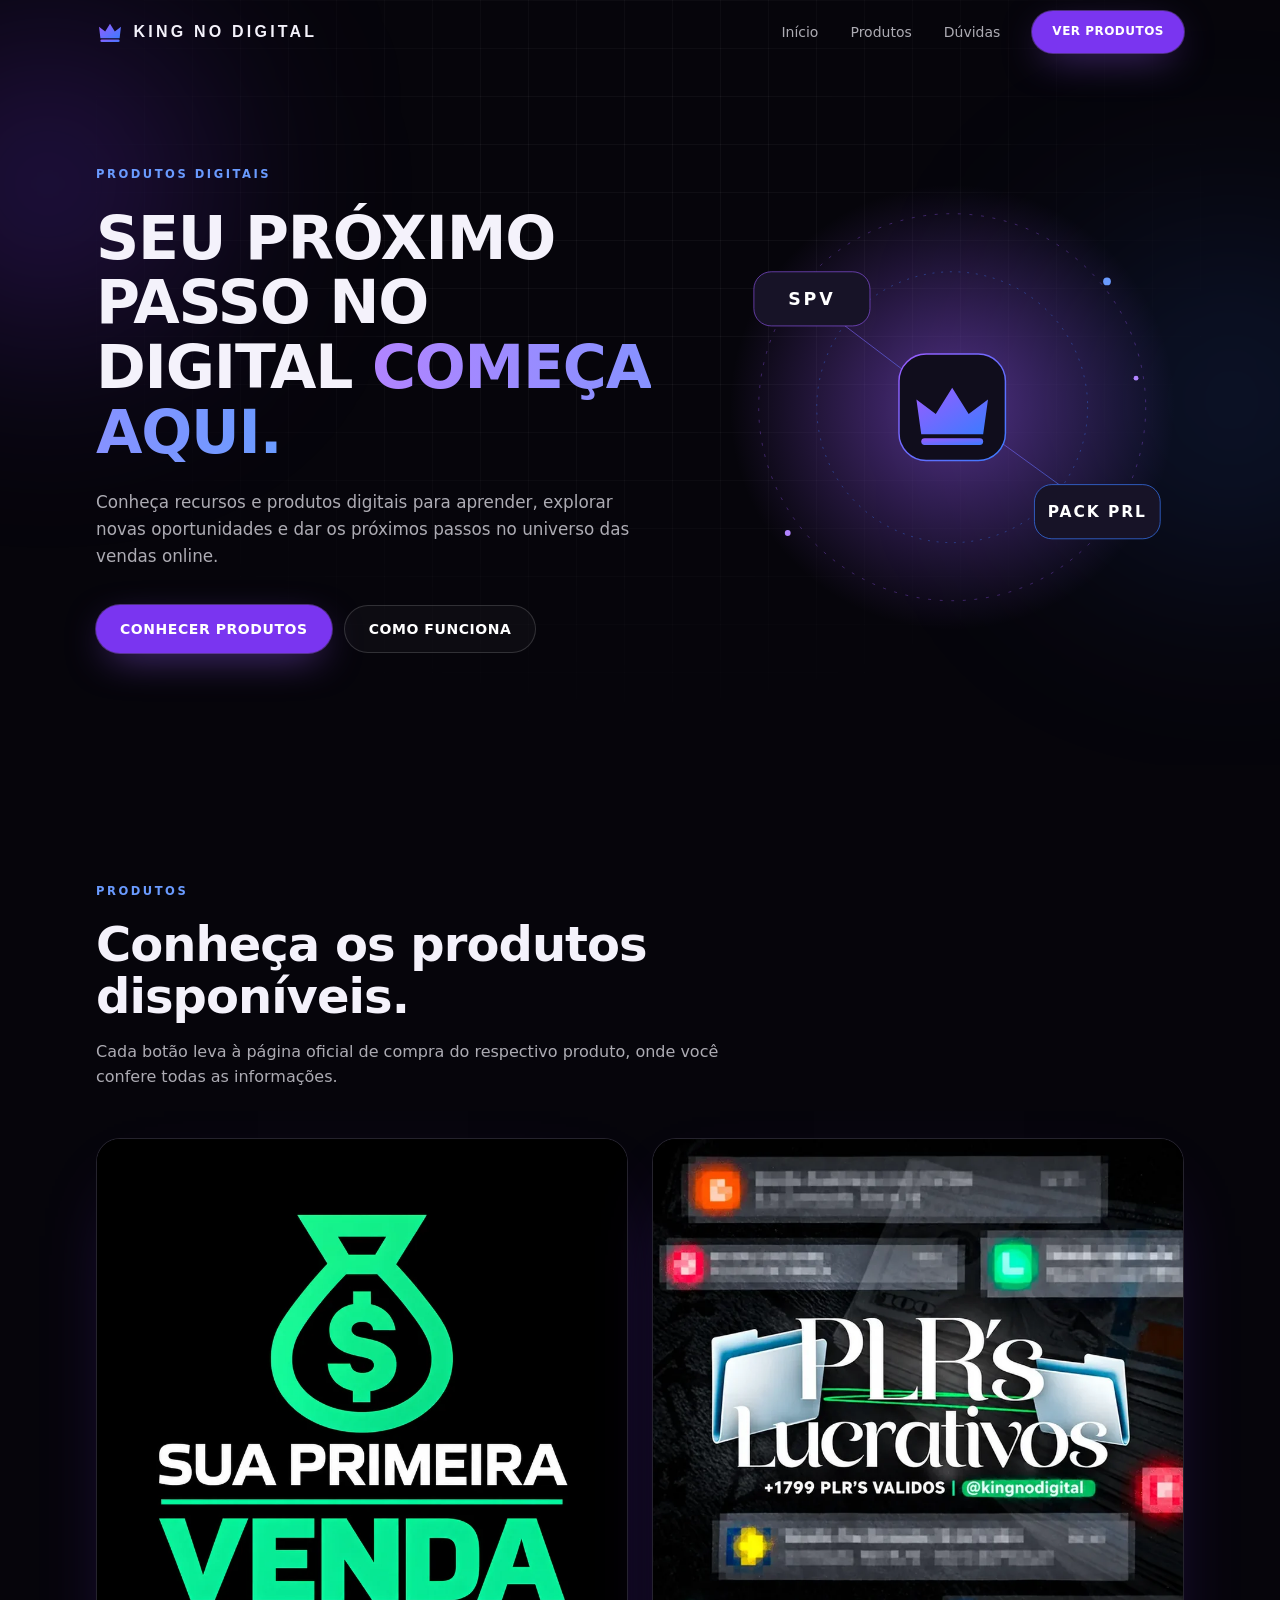
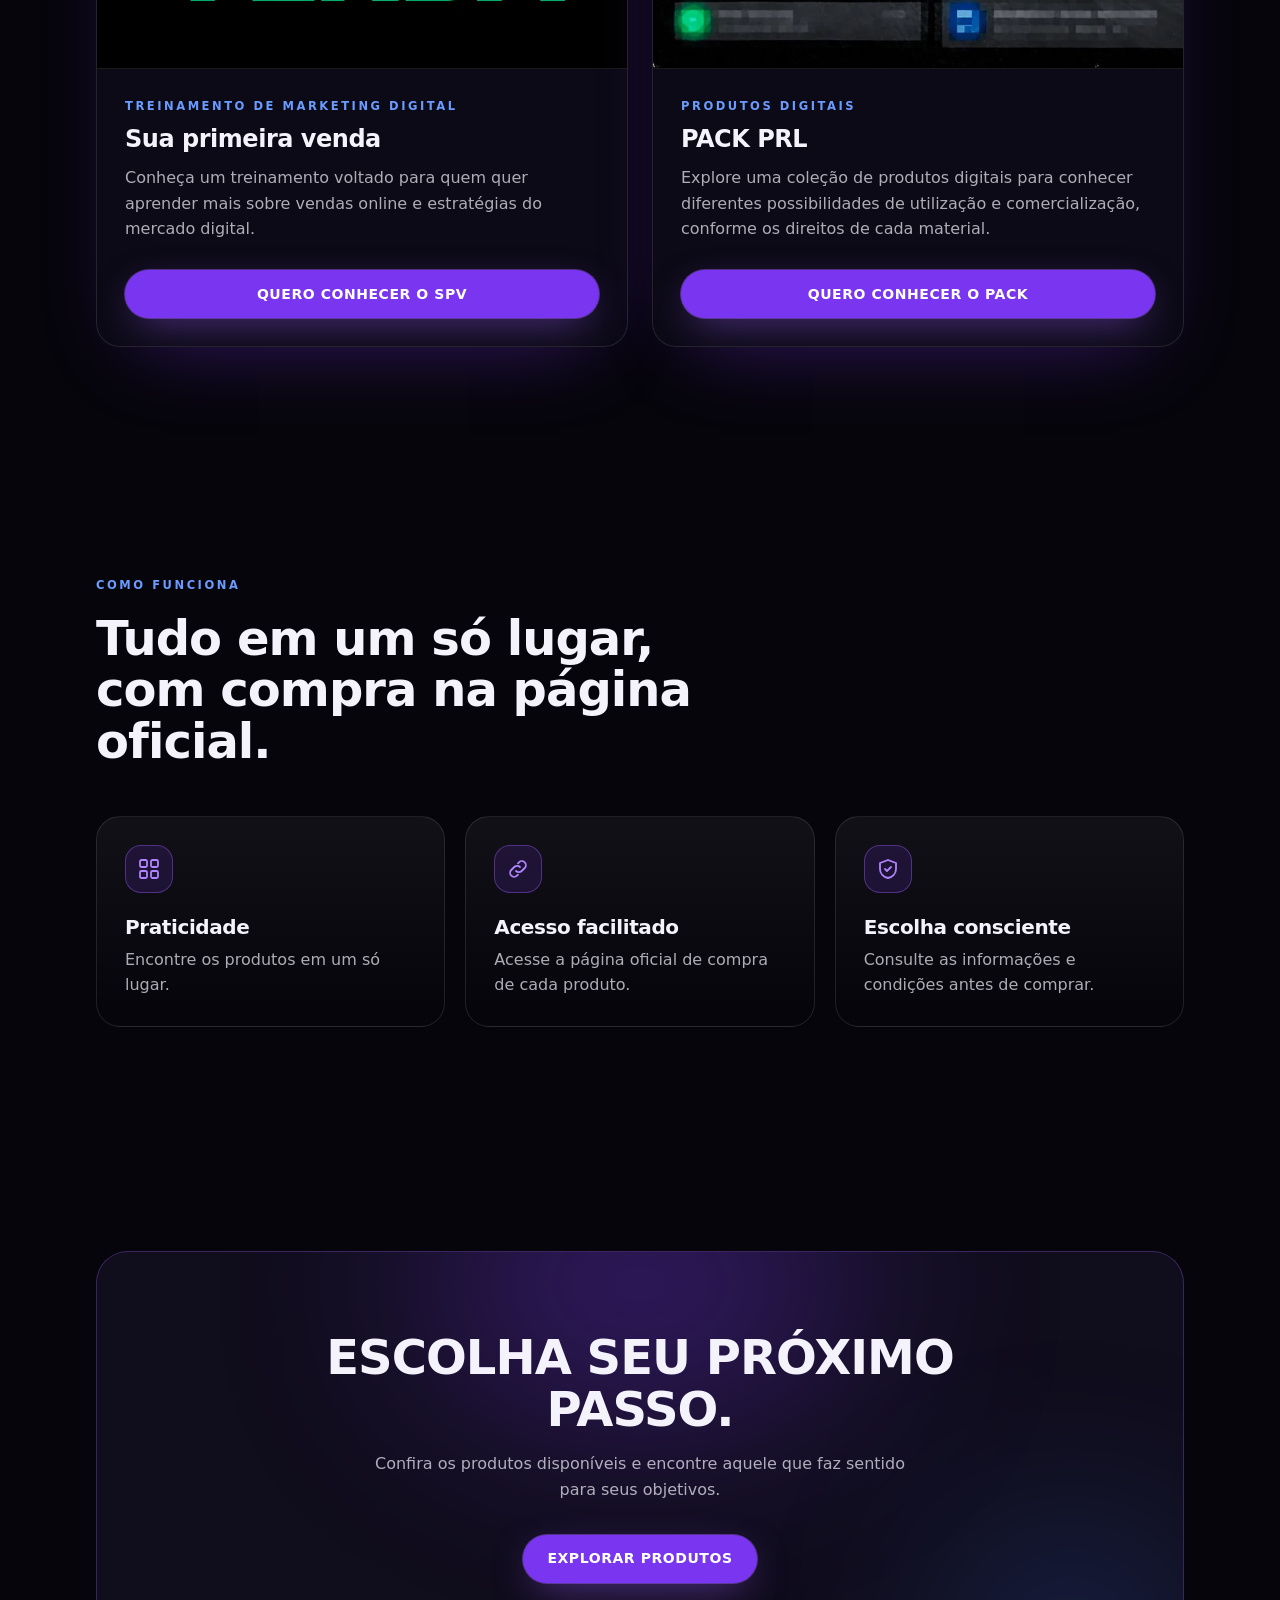
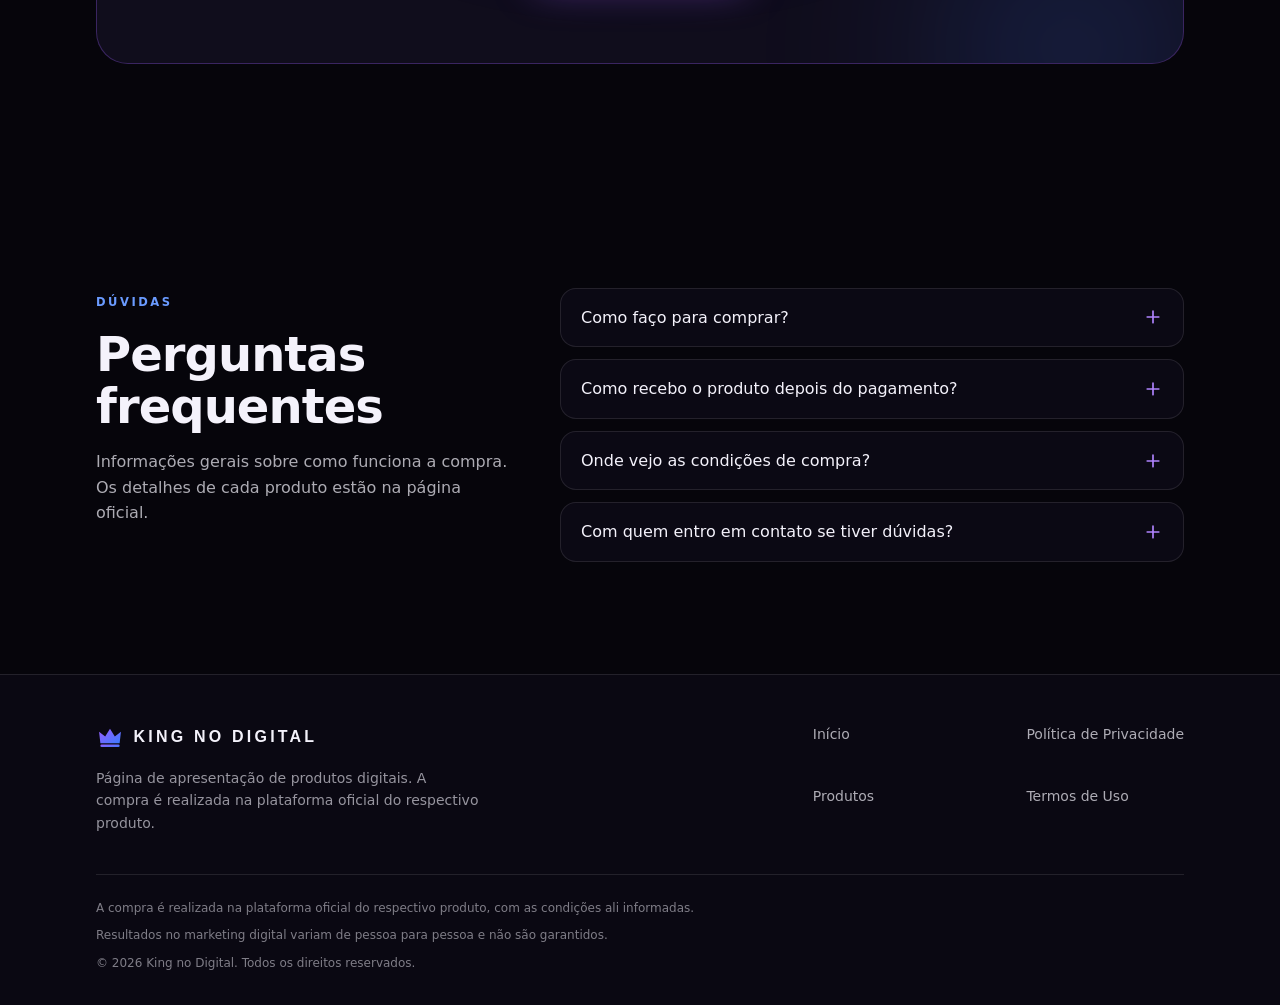
==== commit 1e76482c: "Add files via upload" ====
--- a/index.html
+++ b/index.html
@@ -1,9 +1,10 @@
 <!doctype html>
-<html lang="pt-BR">
+<html lang="pt-BR" translate="no">
 <head>
 <meta charset="utf-8">
 <meta name="viewport" content="width=device-width, initial-scale=1">
 <meta name="theme-color" content="#06050b">
+<meta name="google" content="notranslate">
 <link rel="icon" href="favicon.svg" type="image/svg+xml">
 <link rel="stylesheet" href="styles.css">
 <script>document.documentElement.className="js"</script>
@@ -23,7 +24,7 @@
 <a href="#conteudo" class="skip">Ir para o conteúdo</a>
 <header id="header">
   <div class="wrap bar">
-    <a href="index.html#inicio" class="logo" aria-label="King no Digital - início"><svg width="28" height="28" viewBox="0 0 64 64" aria-hidden="true"><defs><linearGradient id="lg" x1="0" y1="0" x2="1" y2="1"><stop offset="0" stop-color="#9b5cff"/><stop offset="1" stop-color="#3b7bff"/></linearGradient></defs><path d="M10 46 7 20l14 11 11-18 11 18 14-11-3 26z" fill="url(#lg)"/><rect x="10" y="49" width="44" height="6" rx="3" fill="url(#lg)"/></svg><span>KING NO DIGITAL</span></a>
+    <a href="index.html#inicio" translate="no" class="logo" aria-label="King no Digital - início"><svg width="28" height="28" viewBox="0 0 64 64" aria-hidden="true"><defs><linearGradient id="lg" x1="0" y1="0" x2="1" y2="1"><stop offset="0" stop-color="#9b5cff"/><stop offset="1" stop-color="#3b7bff"/></linearGradient></defs><path d="M10 46 7 20l14 11 11-18 11 18 14-11-3 26z" fill="url(#lg)"/><rect x="10" y="49" width="44" height="6" rx="3" fill="url(#lg)"/></svg><span translate="no">KING NO DIGITAL</span></a>
     <nav class="nav" aria-label="Principal">
       <a href="index.html#inicio">Início</a>
       <a href="index.html#produtos">Produtos</a>
@@ -90,7 +91,7 @@
     <!-- ====== LINKS DE COMPRA: edite os href dos dois botões abaixo ====== -->
     <div class="cards">
       <article class="card rv">
-        <div class="cover"><img src="images/spv.webp" alt="Capa do treinamento Sua Primeira Venda: saco de dinheiro verde sobre fundo preto" width="900" height="900" loading="lazy" decoding="async"></div>
+        <div class="cover"><img src="spv.webp" alt="Capa do treinamento Sua Primeira Venda: saco de dinheiro verde sobre fundo preto" width="900" height="900" loading="lazy" decoding="async"></div>
         <div class="card-b">
           <span class="eyebrow">Treinamento de marketing digital</span>
           <h3>Sua primeira venda</h3>
@@ -100,10 +101,10 @@
       </article>
 
       <article class="card rv">
-        <div class="cover"><img src="images/pack-plr.webp" alt="Capa do pack PLR's Lucrativos, com pastas de arquivos e o perfil @kingnodigital" width="900" height="900" loading="lazy" decoding="async"></div>
+        <div class="cover"><img src="pack-plr.webp" alt="Capa do pack PLR's Lucrativos, com pastas de arquivos e o perfil @kingnodigital" width="900" height="900" loading="lazy" decoding="async"></div>
         <div class="card-b">
           <span class="eyebrow">Produtos digitais</span>
-          <h3>PACK PRL</h3>
+          <h3 translate="no">PACK PRL</h3>
           <p>Explore uma coleção de produtos digitais para conhecer diferentes possibilidades de utilização e comercialização, conforme os direitos de cada material.</p>
           <a class="btn btn-p" href="https://pay.kiwify.com.br/9FH50bz" target="_blank" rel="noopener noreferrer sponsored">QUERO CONHECER O PACK <span class="sr" style="position:absolute;left:-9999px">(abre a página oficial de compra em nova aba)</span></a>
         </div>
@@ -168,7 +169,7 @@
   <div class="wrap">
     <div class="f-top">
       <div>
-        <a href="index.html#inicio" class="logo" aria-label="King no Digital - início"><svg width="28" height="28" viewBox="0 0 64 64" aria-hidden="true"><defs><linearGradient id="lg" x1="0" y1="0" x2="1" y2="1"><stop offset="0" stop-color="#9b5cff"/><stop offset="1" stop-color="#3b7bff"/></linearGradient></defs><path d="M10 46 7 20l14 11 11-18 11 18 14-11-3 26z" fill="url(#lg)"/><rect x="10" y="49" width="44" height="6" rx="3" fill="url(#lg)"/></svg><span>KING NO DIGITAL</span></a>
+        <a href="index.html#inicio" translate="no" class="logo" aria-label="King no Digital - início"><svg width="28" height="28" viewBox="0 0 64 64" aria-hidden="true"><defs><linearGradient id="lg" x1="0" y1="0" x2="1" y2="1"><stop offset="0" stop-color="#9b5cff"/><stop offset="1" stop-color="#3b7bff"/></linearGradient></defs><path d="M10 46 7 20l14 11 11-18 11 18 14-11-3 26z" fill="url(#lg)"/><rect x="10" y="49" width="44" height="6" rx="3" fill="url(#lg)"/></svg><span translate="no">KING NO DIGITAL</span></a>
         <p>Página de apresentação de produtos digitais. A compra é realizada na plataforma oficial do respectivo produto.</p>
       </div>
       <nav class="f-nav" aria-label="Rodapé">
